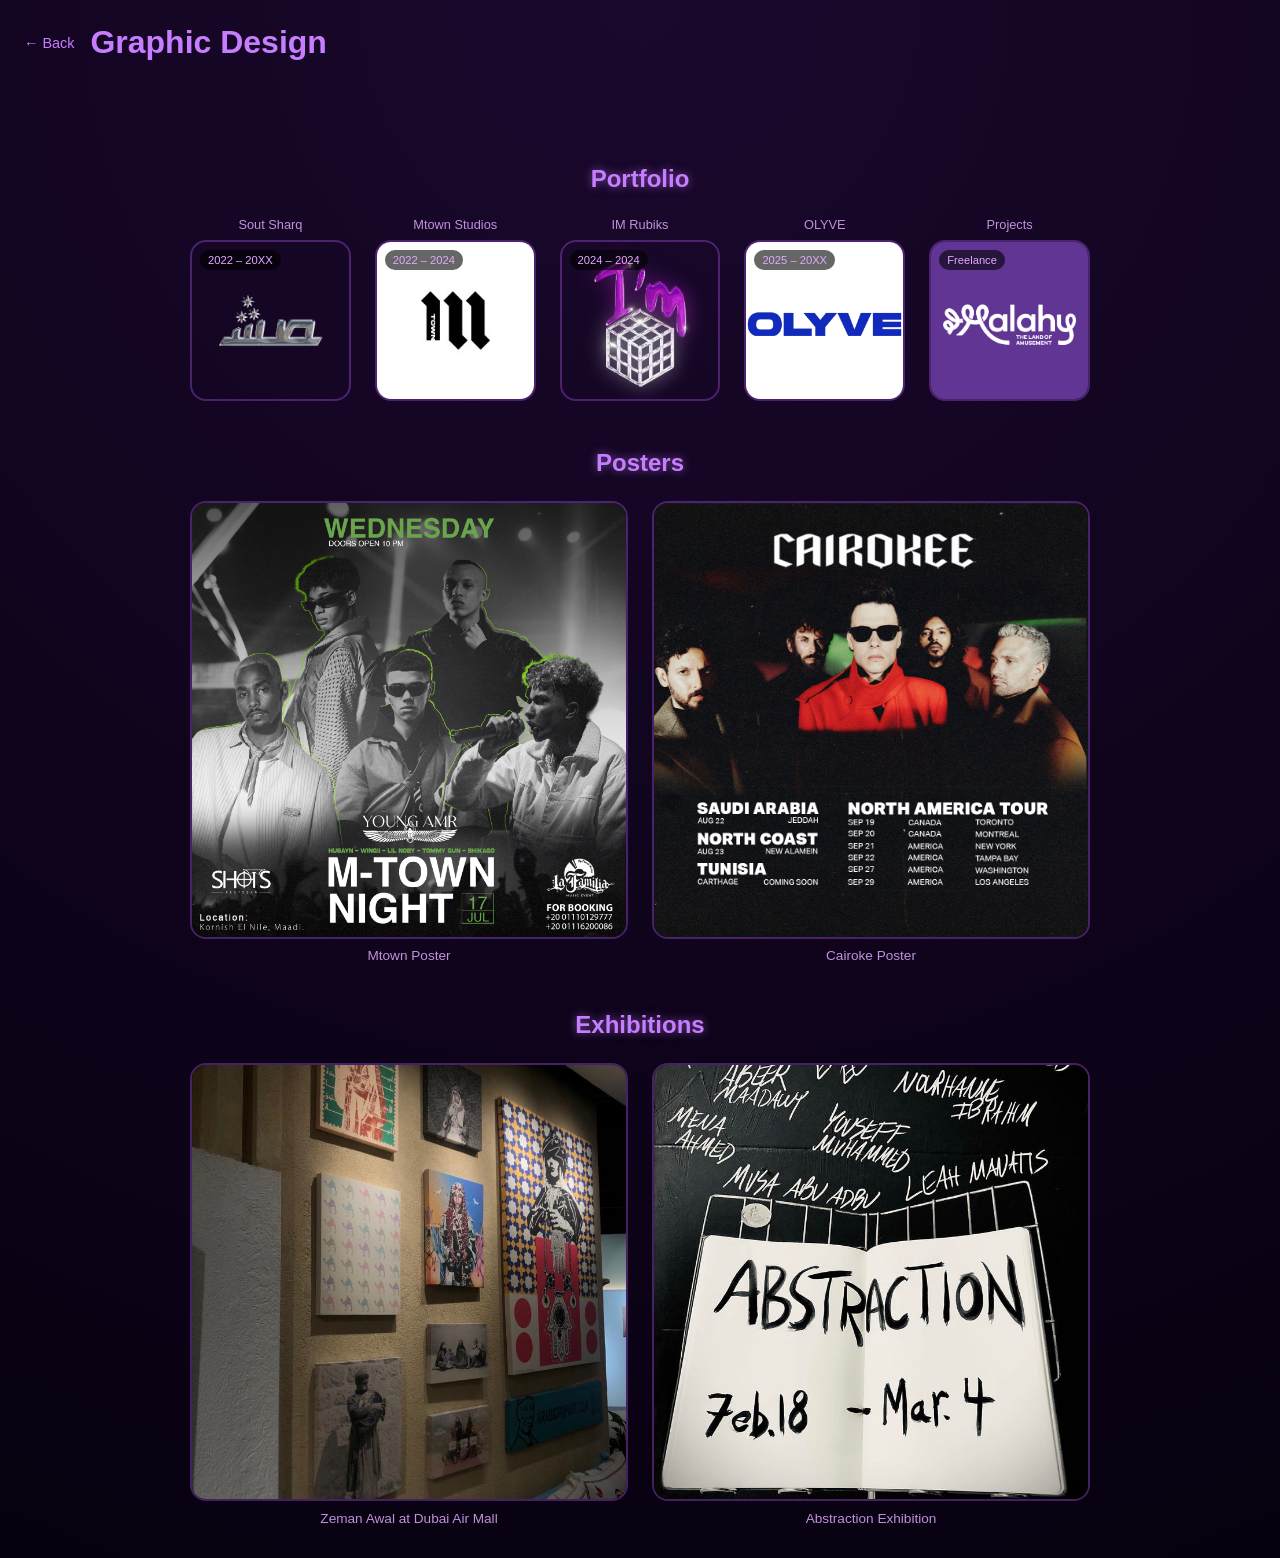
==== graphic-design/graphic_design.html @ 49a02d84 "first commit" ====
<!DOCTYPE html>
<html lang="en">
<head>
  <meta charset="UTF-8" />
  <meta name="viewport" content="width=device-width, initial-scale=1.0" />
  <title>Graphic Design | Youssef</title>

  <link rel="stylesheet" href="../css/graphic-design.css" />
</head>
<body>

  <!-- HEADER -->
  <header class="page-header">
    <a href="../index.html" class="back-btn">← Back</a>
    <h1>Graphic Design</h1>
  </header>

  <section class="portfolio">

    <!-- PORTFOLIO (UNCHANGED STRUCTURE + TEXT ABOVE) -->
    <h2 class="section-title">Portfolio</h2>

    <div class="portfolio-grid">
      <div class="card-wrapper">
        <p class="card-top-title">Sout Sharq</p>
        <div class="portfolio-card">
          <span class="duration">2022 – 20XX</span>
          <img src="../assets/soutsharq.png" alt="Sout Sharq">
        </div>
      </div>

      <div class="card-wrapper">
        <p class="card-top-title">Mtown Studios</p>
        <div class="portfolio-card">
          <span class="duration">2022 – 2024</span>
          <img src="../assets/mtownstudios.jpg" alt="Mtown Studios">
        </div>
      </div>

      <div class="card-wrapper">
        <p class="card-top-title">IM Rubiks</p>
        <div class="portfolio-card">
          <span class="duration">2024 – 2024</span>
          <img src="../assets/imrubiks.png" alt="IM Rubiks">
        </div>
      </div>

      <div class="card-wrapper">
        <p class="card-top-title">OLYVE</p>
        <div class="portfolio-card">
          <span class="duration">2025 – 20XX</span>
          <img src="../assets/olyve.jpg" alt="Olyve">
        </div>
      </div>

      <div class="card-wrapper">
        <p class="card-top-title">Projects
        </p>
        <div class="portfolio-card">
          <span class="duration">Freelance</span>
          <img src="../assets/elmalahy.jpg" alt="El Malahy">
        </div>
      </div>
    </div>

    <!-- POSTERS -->
    <h2 class="section-title">Posters</h2>

    <div class="portfolio-grid two">
      <div class="card-wrapper">
        <div class="portfolio-card">
          <img src="../assets/mtown_poster.jpg" alt="Mtown Poster">
        </div>
        <p class="card-title">Mtown Poster</p>
      </div>

      <div class="card-wrapper">
        <div class="portfolio-card">
          <img src="../assets/cairoke_poster.jpg" alt="Cairoke Poster">
        </div>
        <p class="card-title">Cairoke Poster</p>
      </div>
    </div>

    <!-- EXHIBITIONS -->
    <h2 class="section-title">Exhibitions</h2>

    <div class="portfolio-grid two">
      <div class="card-wrapper">
        <div class="portfolio-card">
          <img src="../assets/zeman awwal.JPG" alt="Exhibition 1">
        </div>
        <p class="card-title">Zeman Awal at Dubai Air Mall</p>
      </div>

      <div class="card-wrapper">
        <div class="portfolio-card">
          <img src="../assets/abstraction.jpg" alt="Exhibition 2">
        </div>
        <p class="card-title">Abstraction Exhibition</p>
      </div>
    </div>

  </section>

  <script src="../js/main.js"></script>
</body>
</html>
---- css/graphic-design.css ----
* {
  margin: 0;
  padding: 0;
  box-sizing: border-box;
  font-family: 'Poppins', sans-serif;
}

body {
  min-height: 100vh;
  background: radial-gradient(circle at top, #1a082d, #07010f);
  color: white;
}

/* HEADER */
.page-header {
  padding: 1.5rem;
  display: flex;
  align-items: center;
  gap: 1rem;
}

.page-header h1 {
  color: #c77dff;
}

.back-btn {
  text-decoration: none;
  color: #c77dff;
  font-size: 0.9rem;
}

/* SECTIONS */
.portfolio {
  padding: 2rem;
}

.section-title {
  text-align: center;
  color: #c77dff;
  margin: 3rem 0 1.5rem;
  text-shadow: 0 0 10px rgba(199, 125, 255, 0.6);
}

/* GRID */
.portfolio-grid {
  display: grid;
  grid-template-columns: repeat(auto-fit, minmax(160px, 1fr));
  gap: 1.5rem;
  max-width: 900px;
  margin: auto;
}

.portfolio-grid.two {
  grid-template-columns: repeat(2, 1fr);
}

/* CARD WRAPPER */
.card-wrapper {
  display: flex;
  flex-direction: column;
  align-items: center;
}

/* CARD */
.portfolio-card {
  width: 100%;
  aspect-ratio: 1 / 1;
  border-radius: 16px;
  overflow: hidden;
  position: relative;
  cursor: pointer;
  border: 2px solid rgba(157, 78, 221, 0.4);
  transition: transform 0.3s ease, box-shadow 0.3s ease;
}

.portfolio-card img {
  width: 100%;
  height: 100%;
  object-fit: cover;
}

.portfolio-card:hover {
  transform: translateY(-6px);
  box-shadow: 0 0 30px rgba(157, 78, 221, 0.8);
}

/* DURATION BADGE */
.duration {
  position: absolute;
  top: 8px;
  left: 8px;
  font-size: 0.7rem;
  background: rgba(0, 0, 0, 0.6);
  padding: 4px 8px;
  border-radius: 12px;
  color: #e0aaff;
  z-index: 2;
}

/* TEXT ABOVE PORTFOLIO CARD */
.card-top-title {
  margin-bottom: 0.5rem;
  font-size: 0.8rem;
  color: #e0aaff;
  opacity: 0.85;
  text-align: center;
}

/* TEXT UNDER CARD */
.card-title {
  margin-top: 0.6rem;
  font-size: 0.85rem;
  color: #e0aaff;
  opacity: 0.85;
  text-align: center;
}

/* MOBILE */
@media (max-width: 600px) {
  .portfolio-grid.two {
    grid-template-columns: 1fr;
  }

  .page-header {
    flex-direction: column;
    align-items: flex-start;
  }
}
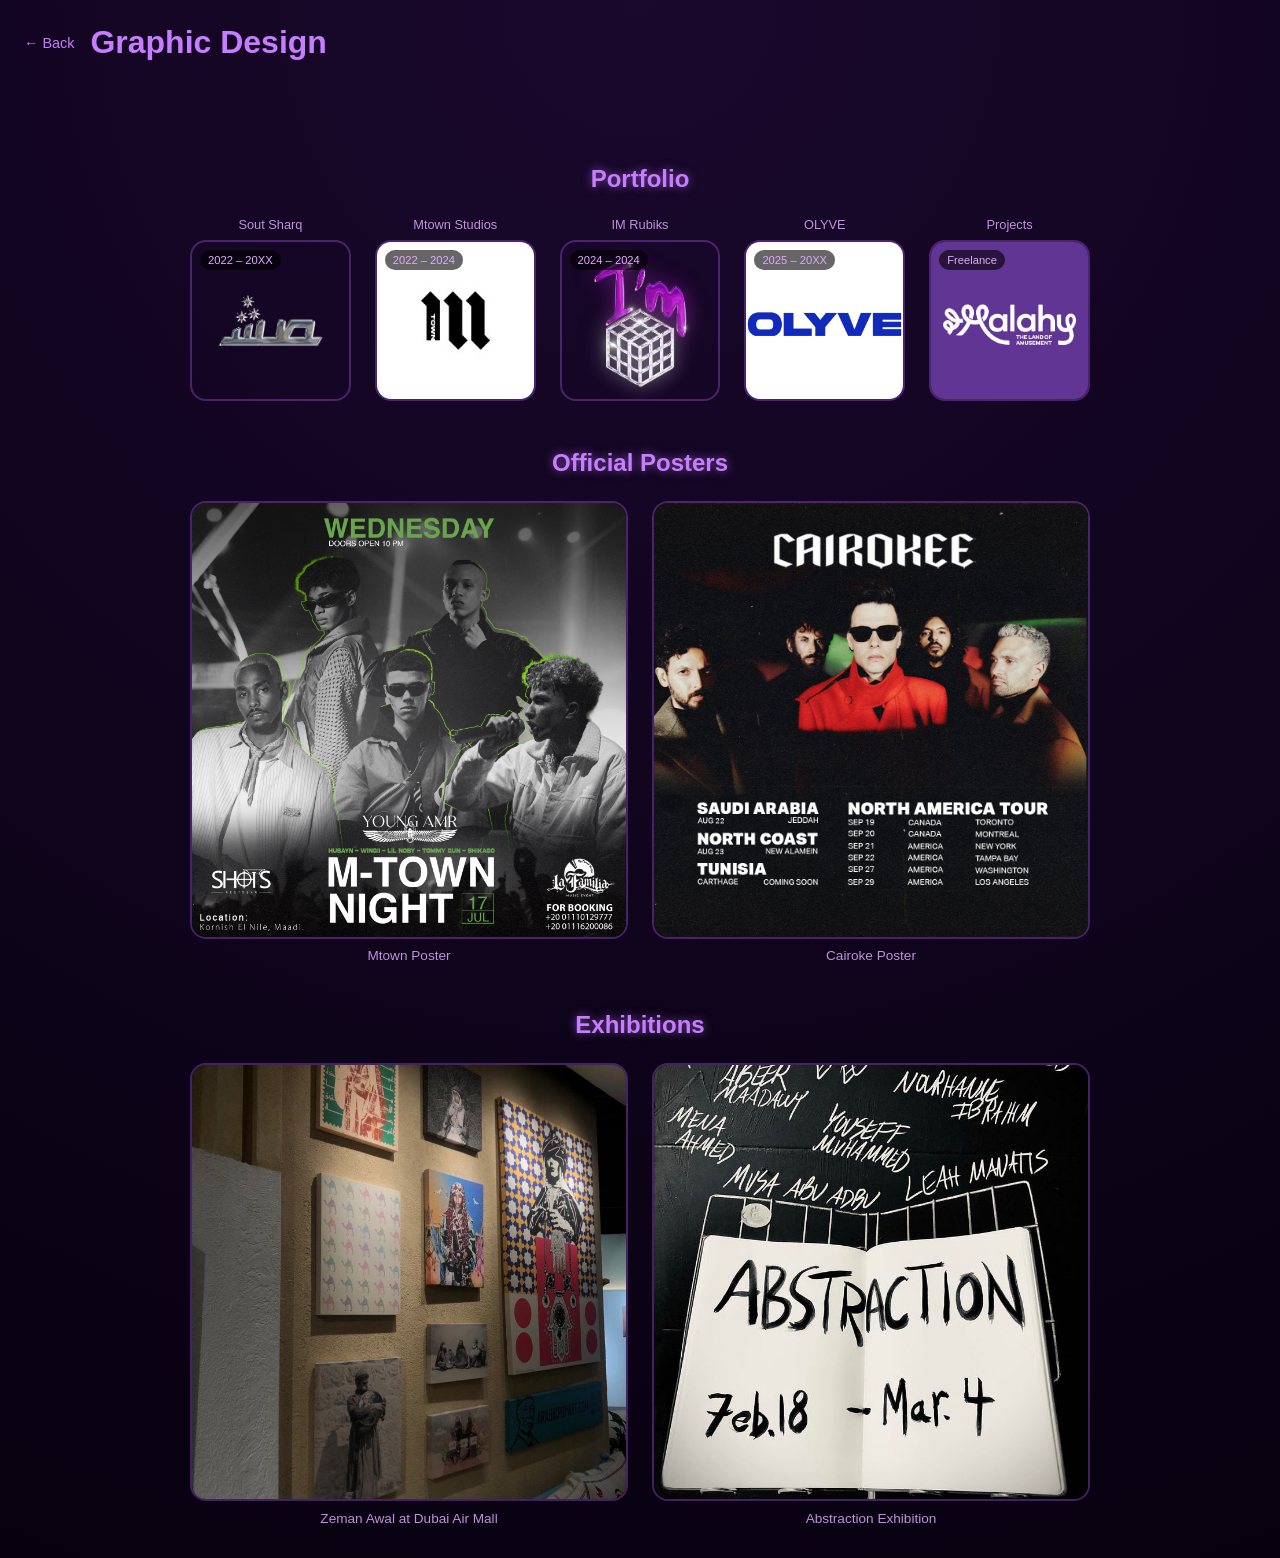
==== commit dd72be55: "new commit" ====
--- a/graphic-design/graphic_design.html
+++ b/graphic-design/graphic_design.html
@@ -64,7 +64,7 @@
     </div>
 
     <!-- POSTERS -->
-    <h2 class="section-title">Posters</h2>
+    <h2 class="section-title">Official Posters</h2>
 
     <div class="portfolio-grid two">
       <div class="card-wrapper">
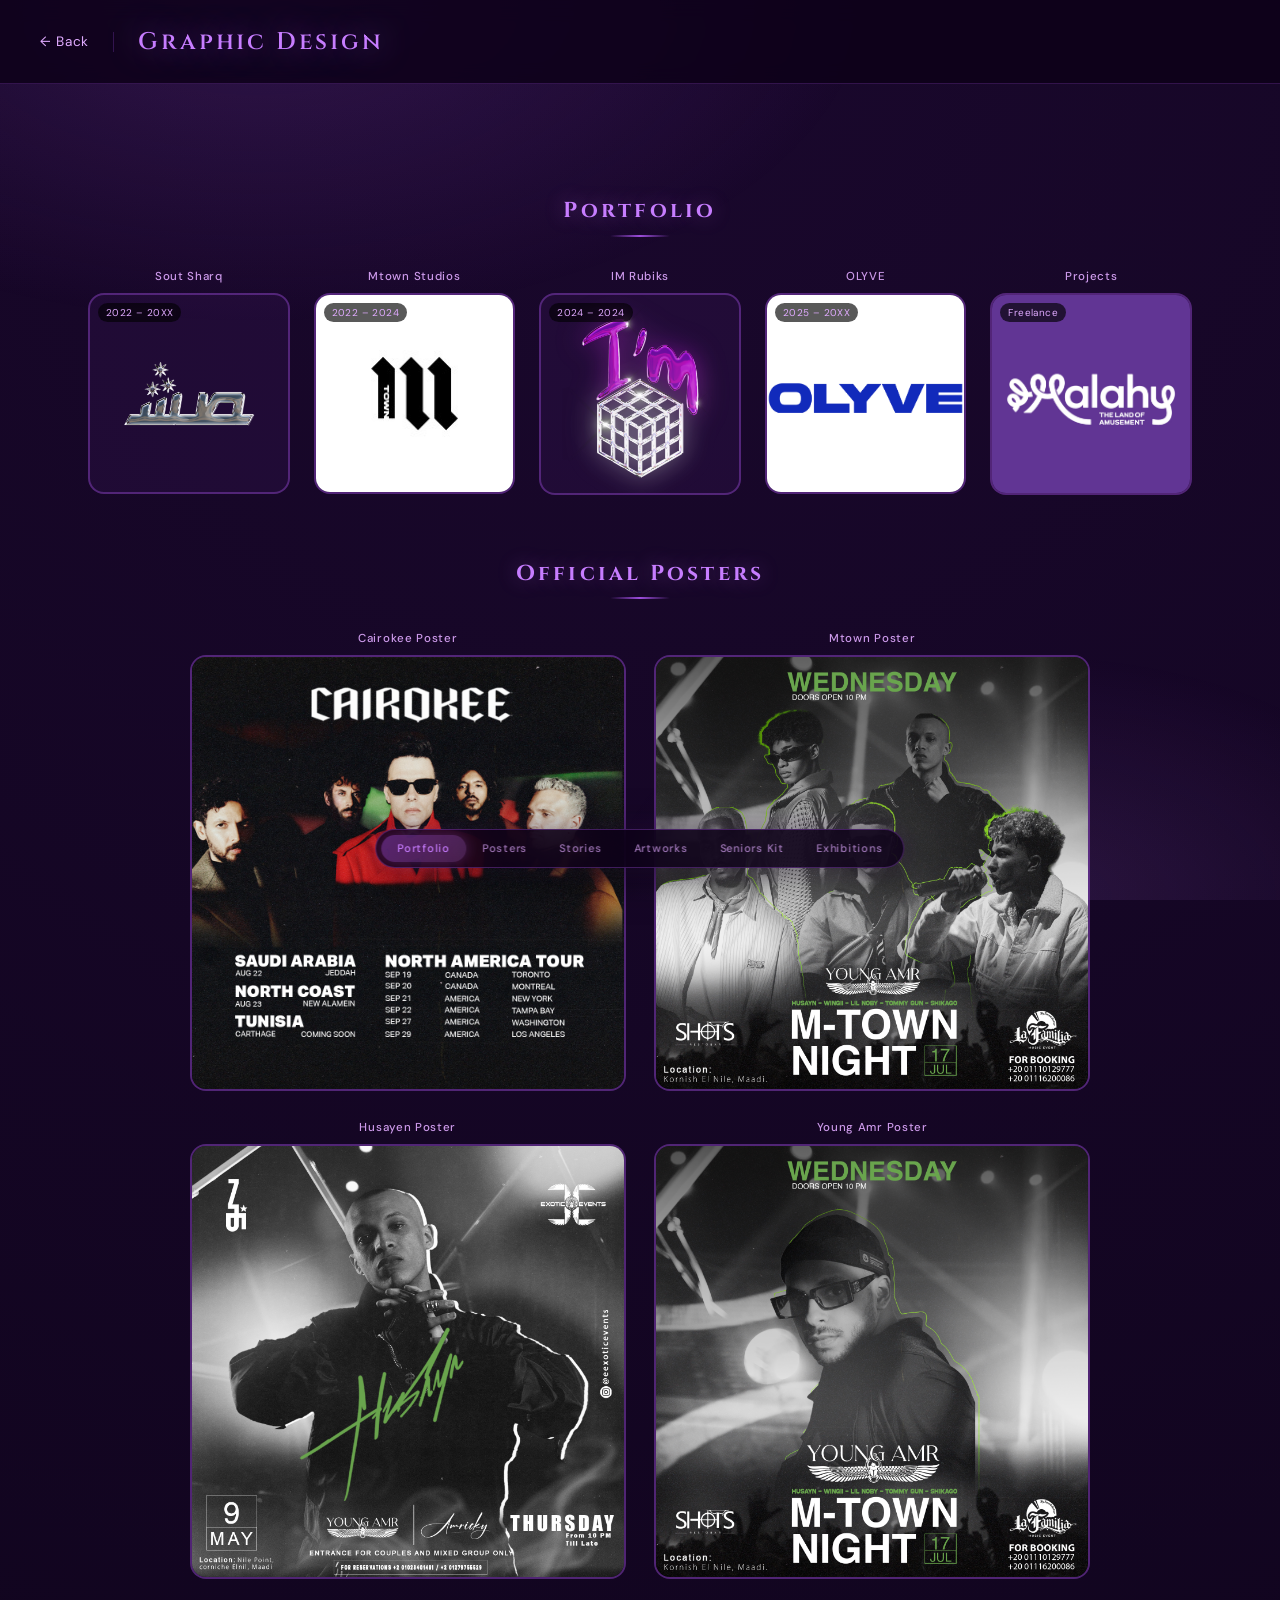
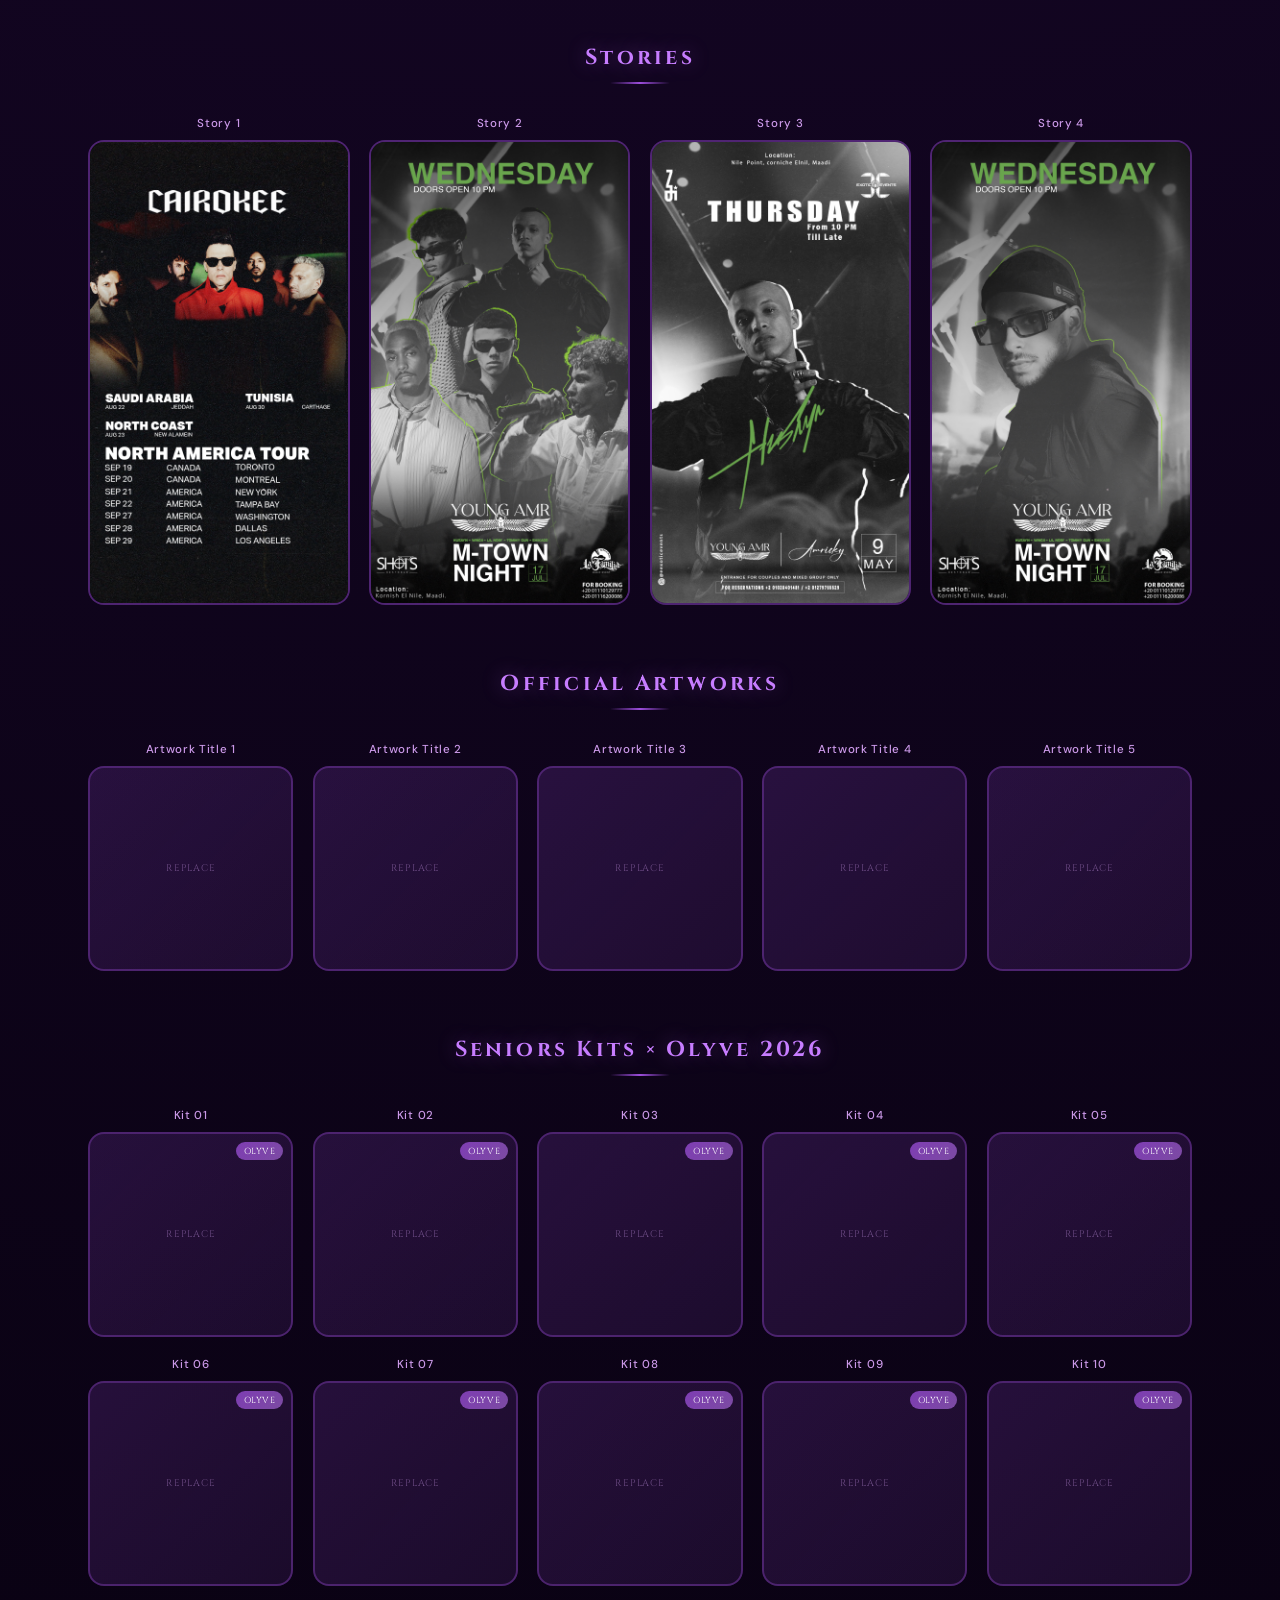
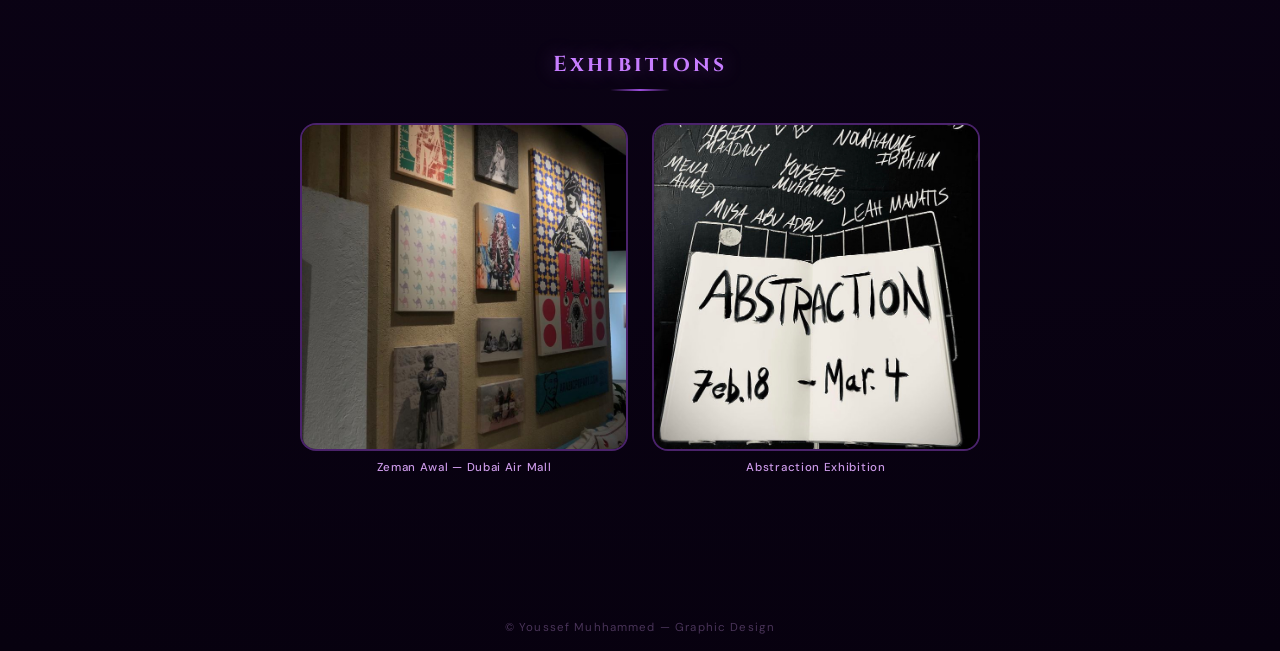
==== commit babcc622: "New changes" ====
--- a/graphic-design/graphic_design.html
+++ b/graphic-design/graphic_design.html
@@ -4,23 +4,35 @@
   <meta charset="UTF-8" />
   <meta name="viewport" content="width=device-width, initial-scale=1.0" />
   <title>Graphic Design | Youssef</title>
-
-  <link rel="stylesheet" href="../css/graphic-design.css" />
+  <link rel="preconnect" href="https://fonts.googleapis.com">
+  <link href="https://fonts.googleapis.com/css2?family=Cinzel:wght@400;600;700&family=DM+Sans:wght@300;400;500&display=swap" rel="stylesheet">
+  <link rel="stylesheet" href="../css/graphicdesign.css">
 </head>
 <body>
 
   <!-- HEADER -->
   <header class="page-header">
     <a href="../index.html" class="back-btn">← Back</a>
+    <div class="header-divider"></div>
     <h1>Graphic Design</h1>
   </header>
 
+  <!-- FLOATING NAV PILL -->
+  <nav class="section-nav" id="sectionNav">
+    <button class="nav-btn" onclick="goTo('portfolio')">Portfolio</button>
+    <button class="nav-btn" onclick="goTo('posters')">Posters</button>
+    <button class="nav-btn" onclick="goTo('stories')">Stories</button>
+    <button class="nav-btn" onclick="goTo('artworks')">Artworks</button>
+    <button class="nav-btn" onclick="goTo('seniors')">Seniors Kit</button>
+    <button class="nav-btn" onclick="goTo('exhibitions')">Exhibitions</button>
+  </nav>
+
   <section class="portfolio">
 
-    <!-- PORTFOLIO (UNCHANGED STRUCTURE + TEXT ABOVE) -->
-    <h2 class="section-title">Portfolio</h2>
-
+    <!-- PORTFOLIO -->
+    <h2 class="section-title" id="portfolio">Portfolio</h2>
     <div class="portfolio-grid">
+
       <div class="card-wrapper">
         <p class="card-top-title">Sout Sharq</p>
         <div class="portfolio-card">
@@ -54,55 +66,314 @@
       </div>
 
       <div class="card-wrapper">
-        <p class="card-top-title">Projects
-        </p>
+        <p class="card-top-title">Projects</p>
         <div class="portfolio-card">
           <span class="duration">Freelance</span>
           <img src="../assets/elmalahy.jpg" alt="El Malahy">
         </div>
       </div>
-    </div>
-
-    <!-- POSTERS -->
-    <h2 class="section-title">Official Posters</h2>
-
-    <div class="portfolio-grid two">
-      <div class="card-wrapper">
-        <div class="portfolio-card">
+
+    </div>
+
+    <!-- OFFICIAL POSTERS -->
+    <h2 class="section-title" id="posters">Official Posters</h2>
+    <div class="poster-grid">
+
+      <div class="card-wrapper">
+        <p class="card-top-title">Cairokee Poster</p>
+        <div class="poster-card" onclick="openLightbox(this)">
+          <img src="../assets/cairoke_poster.jpg" alt="Cairokee Poster">
+        </div>
+      </div>
+
+      <div class="card-wrapper">
+        <p class="card-top-title">Mtown Poster</p>
+        <div class="poster-card" onclick="openLightbox(this)">
           <img src="../assets/mtown_poster.jpg" alt="Mtown Poster">
         </div>
-        <p class="card-title">Mtown Poster</p>
-      </div>
-
-      <div class="card-wrapper">
-        <div class="portfolio-card">
-          <img src="../assets/cairoke_poster.jpg" alt="Cairoke Poster">
-        </div>
-        <p class="card-title">Cairoke Poster</p>
-      </div>
+      </div>
+
+      <div class="card-wrapper">
+        <p class="card-top-title">Husayen Poster</p>
+        <div class="poster-card" onclick="openLightbox(this)">
+          <img src="../assets/Husayen poster.jpg" alt="Husayen Poster">
+        </div>
+      </div>
+
+      <div class="card-wrapper">
+        <p class="card-top-title">Young Amr Poster</p>
+        <div class="poster-card" onclick="openLightbox(this)">
+          <img src="../assets/young amr poster.jpg" alt="Young Amr Poster">
+        </div>
+      </div>
+
+    </div>
+
+    <!-- STORIES 1080×1920 portrait -->
+    <h2 class="section-title" id="stories">Stories</h2>
+    <div class="stories-grid">
+
+      <!-- To add an image: replace the <div class="story-placeholder">…</div>
+           inside any story-card with: <img src="../assets/YOUR-FILE.jpg" alt="Story 1"> -->
+
+      <div class="card-wrapper">
+        <p class="card-top-title">Story 1</p>
+        <div class="story-card" onclick="openLightbox(this)">
+          <img src="../assets/stories/cairoke story.png" alt="Story 1">
+          <div class="story-placeholder">
+            <svg width="26" height="26" viewBox="0 0 24 24" fill="none" stroke="#c77dff" stroke-width="1.5">
+              <rect x="3" y="3" width="18" height="18" rx="2"/>
+              <circle cx="8.5" cy="8.5" r="1.5"/>
+              <polyline points="21 15 16 10 5 21"/>
+            </svg>
+            <span>1080 × 1920</span>
+          </div>
+        </div>
+      </div>
+
+      <div class="card-wrapper">
+        <p class="card-top-title">Story 2</p>
+        <div class="story-card" onclick="openLightbox(this)">
+          <img src="../assets/stories/story poster.jpg" alt="Story 2">
+          <div class="story-placeholder">
+            <svg width="26" height="26" viewBox="0 0 24 24" fill="none" stroke="#c77dff" stroke-width="1.5">
+              <rect x="3" y="3" width="18" height="18" rx="2"/>
+              <circle cx="8.5" cy="8.5" r="1.5"/>
+              <polyline points="21 15 16 10 5 21"/>
+            </svg>
+            <span>1080 × 1920</span>
+          </div>
+        </div>
+      </div>
+
+      <div class="card-wrapper">
+        <p class="card-top-title">Story 3</p>
+        <div class="story-card" onclick="openLightbox(this)">
+          <img src="../assets/stories/husayen story.jpg" alt="Story 3">
+          <div class="story-placeholder">
+            <svg width="26" height="26" viewBox="0 0 24 24" fill="none" stroke="#c77dff" stroke-width="1.5">
+              <rect x="3" y="3" width="18" height="18" rx="2"/>
+              <circle cx="8.5" cy="8.5" r="1.5"/>
+              <polyline points="21 15 16 10 5 21"/>
+            </svg>
+            <span>1080 × 1920</span>
+          </div>
+        </div>
+      </div>
+
+      <div class="card-wrapper">
+        <p class="card-top-title">Story 4</p>
+        <div class="story-card" onclick="openLightbox(this)">
+          <img src="../assets/stories/young amr story.jpg" alt="Story 4">
+          <div class="story-placeholder">
+            <svg width="26" height="26" viewBox="0 0 24 24" fill="none" stroke="#c77dff" stroke-width="1.5">
+              <rect x="3" y="3" width="18" height="18" rx="2"/>
+              <circle cx="8.5" cy="8.5" r="1.5"/>
+              <polyline points="21 15 16 10 5 21"/>
+            </svg>
+            <span>1080 × 1920</span>
+          </div>
+        </div>
+      </div>
+
+    </div>
+
+    <!-- OFFICIAL ARTWORKS -->
+    <h2 class="section-title" id="artworks">Official Artworks</h2>
+    <div class="artworks-grid">
+
+      <div class="card-wrapper">
+        <p class="card-top-title">Artwork Title 1</p>
+        <div class="artwork-card" onclick="openLightbox(this)">
+          <div class="img-placeholder"><span>REPLACE</span></div>
+        </div>
+      </div>
+
+      <div class="card-wrapper">
+        <p class="card-top-title">Artwork Title 2</p>
+        <div class="artwork-card" onclick="openLightbox(this)">
+          <div class="img-placeholder"><span>REPLACE</span></div>
+        </div>
+      </div>
+
+      <div class="card-wrapper">
+        <p class="card-top-title">Artwork Title 3</p>
+        <div class="artwork-card" onclick="openLightbox(this)">
+          <div class="img-placeholder"><span>REPLACE</span></div>
+        </div>
+      </div>
+
+      <div class="card-wrapper">
+        <p class="card-top-title">Artwork Title 4</p>
+        <div class="artwork-card" onclick="openLightbox(this)">
+          <div class="img-placeholder"><span>REPLACE</span></div>
+        </div>
+      </div>
+
+      <div class="card-wrapper">
+        <p class="card-top-title">Artwork Title 5</p>
+        <div class="artwork-card" onclick="openLightbox(this)">
+          <div class="img-placeholder"><span>REPLACE</span></div>
+        </div>
+      </div>
+
+    </div>
+
+    <!-- SENIORS KITS x OLYVE 2026 -->
+    <h2 class="section-title" id="seniors">Seniors Kits × Olyve 2026</h2>
+    <div class="seniors-grid">
+
+      <div class="card-wrapper">
+        <p class="card-top-title">Kit 01</p>
+        <div class="seniors-card" onclick="openLightbox(this)">
+          <span class="seniors-badge">OLYVE</span>
+          <div class="img-placeholder"><span>REPLACE</span></div>
+        </div>
+      </div>
+
+      <div class="card-wrapper">
+        <p class="card-top-title">Kit 02</p>
+        <div class="seniors-card" onclick="openLightbox(this)">
+          <span class="seniors-badge">OLYVE</span>
+          <div class="img-placeholder"><span>REPLACE</span></div>
+        </div>
+      </div>
+
+      <div class="card-wrapper">
+        <p class="card-top-title">Kit 03</p>
+        <div class="seniors-card" onclick="openLightbox(this)">
+          <span class="seniors-badge">OLYVE</span>
+          <div class="img-placeholder"><span>REPLACE</span></div>
+        </div>
+      </div>
+
+      <div class="card-wrapper">
+        <p class="card-top-title">Kit 04</p>
+        <div class="seniors-card" onclick="openLightbox(this)">
+          <span class="seniors-badge">OLYVE</span>
+          <div class="img-placeholder"><span>REPLACE</span></div>
+        </div>
+      </div>
+
+      <div class="card-wrapper">
+        <p class="card-top-title">Kit 05</p>
+        <div class="seniors-card" onclick="openLightbox(this)">
+          <span class="seniors-badge">OLYVE</span>
+          <div class="img-placeholder"><span>REPLACE</span></div>
+        </div>
+      </div>
+
+      <div class="card-wrapper">
+        <p class="card-top-title">Kit 06</p>
+        <div class="seniors-card" onclick="openLightbox(this)">
+          <span class="seniors-badge">OLYVE</span>
+          <div class="img-placeholder"><span>REPLACE</span></div>
+        </div>
+      </div>
+
+      <div class="card-wrapper">
+        <p class="card-top-title">Kit 07</p>
+        <div class="seniors-card" onclick="openLightbox(this)">
+          <span class="seniors-badge">OLYVE</span>
+          <div class="img-placeholder"><span>REPLACE</span></div>
+        </div>
+      </div>
+
+      <div class="card-wrapper">
+        <p class="card-top-title">Kit 08</p>
+        <div class="seniors-card" onclick="openLightbox(this)">
+          <span class="seniors-badge">OLYVE</span>
+          <div class="img-placeholder"><span>REPLACE</span></div>
+        </div>
+      </div>
+
+      <div class="card-wrapper">
+        <p class="card-top-title">Kit 09</p>
+        <div class="seniors-card" onclick="openLightbox(this)">
+          <span class="seniors-badge">OLYVE</span>
+          <div class="img-placeholder"><span>REPLACE</span></div>
+        </div>
+      </div>
+
+      <div class="card-wrapper">
+        <p class="card-top-title">Kit 10</p>
+        <div class="seniors-card" onclick="openLightbox(this)">
+          <span class="seniors-badge">OLYVE</span>
+          <div class="img-placeholder"><span>REPLACE</span></div>
+        </div>
+      </div>
+
     </div>
 
     <!-- EXHIBITIONS -->
-    <h2 class="section-title">Exhibitions</h2>
-
-    <div class="portfolio-grid two">
-      <div class="card-wrapper">
-        <div class="portfolio-card">
+    <h2 class="section-title" id="exhibitions">Exhibitions</h2>
+    <div class="exhibitions-grid">
+
+      <div class="card-wrapper">
+        <div class="portfolio-card" onclick="openLightbox(this)">
           <img src="../assets/zeman awwal.JPG" alt="Exhibition 1">
         </div>
-        <p class="card-title">Zeman Awal at Dubai Air Mall</p>
-      </div>
-
-      <div class="card-wrapper">
-        <div class="portfolio-card">
+        <p class="card-title">Zeman Awal — Dubai Air Mall</p>
+      </div>
+
+      <div class="card-wrapper">
+        <div class="portfolio-card" onclick="openLightbox(this)">
           <img src="../assets/abstraction.jpg" alt="Exhibition 2">
         </div>
         <p class="card-title">Abstraction Exhibition</p>
       </div>
+
     </div>
 
   </section>
 
-  <script src="../js/main.js"></script>
+  <footer>© Youssef Muhhammed — Graphic Design</footer>
+
+  <!-- LIGHTBOX -->
+  <div class="lightbox" id="lightbox">
+    <button class="lightbox-close" onclick="closeLightbox()">×</button>
+    <img id="lightbox-img" src="" alt="">
+  </div>
+
+  <script>
+    /* LIGHTBOX */
+    function openLightbox(card) {
+      const img = card.querySelector('img');
+      if (!img) return;
+      document.getElementById('lightbox-img').src = img.src;
+      document.getElementById('lightbox').classList.add('active');
+      document.body.style.overflow = 'hidden';
+    }
+    function closeLightbox() {
+      document.getElementById('lightbox').classList.remove('active');
+      document.body.style.overflow = '';
+    }
+    document.getElementById('lightbox').addEventListener('click', function(e) {
+      if (e.target === this) closeLightbox();
+    });
+    document.addEventListener('keydown', e => { if (e.key === 'Escape') closeLightbox(); });
+
+    /* SMOOTH SCROLL NAV */
+    function goTo(id) {
+      document.getElementById(id).scrollIntoView({ behavior: 'smooth', block: 'start' });
+    }
+
+    /* ACTIVE NAV HIGHLIGHT */
+    const sections = ['portfolio','posters','stories','artworks','seniors','exhibitions'];
+    const navBtns  = document.querySelectorAll('.nav-btn');
+
+    function updateNav() {
+      let current = sections[0];
+      sections.forEach(id => {
+        const el = document.getElementById(id);
+        if (el && window.scrollY >= el.offsetTop - 180) current = id;
+      });
+      navBtns.forEach((btn, i) => btn.classList.toggle('active', sections[i] === current));
+    }
+
+    window.addEventListener('scroll', updateNav, { passive: true });
+    updateNav();
+  </script>
+
 </body>
-</html>
+</html>
--- a/css/graphicdesign.css
+++ b/css/graphicdesign.css
@@ -0,0 +1,349 @@
+:root {
+  --purple-deep: #0d0118;
+  --purple-mid: #1a082d;
+  --purple-glow: #9d4edd;
+  --purple-light: #c77dff;
+  --purple-pale: #e0aaff;
+  --accent: #ff6fff;
+  --white: #ffffff;
+  --card-bg: rgba(157, 78, 221, 0.07);
+  --border: rgba(157, 78, 221, 0.25);
+  --radius: 14px;
+}
+
+* { margin: 0; padding: 0; box-sizing: border-box; }
+html { scroll-behavior: smooth; }
+
+body {
+  font-family: 'DM Sans', sans-serif;
+  background: radial-gradient(circle at top, #1a082d, #07010f);
+  color: var(--white);
+  min-height: 100vh;
+  overflow-x: hidden;
+}
+
+body::before {
+  content: '';
+  position: fixed;
+  inset: 0;
+  background:
+    radial-gradient(ellipse 80% 60% at 20% 0%, rgba(157,78,221,0.18) 0%, transparent 60%),
+    radial-gradient(ellipse 60% 50% at 80% 100%, rgba(199,125,255,0.12) 0%, transparent 55%);
+  z-index: 0;
+  pointer-events: none;
+}
+body > * { position: relative; z-index: 1; }
+
+/* ── HEADER ── */
+.page-header {
+  padding: 1.6rem 2.5rem;
+  display: flex;
+  align-items: center;
+  gap: 1.5rem;
+  border-bottom: 1px solid var(--border);
+  backdrop-filter: blur(10px);
+  position: sticky;
+  top: 0;
+  z-index: 200;
+  background: rgba(13,1,24,0.82);
+}
+
+.back-btn {
+  text-decoration: none;
+  color: var(--purple-pale);
+  font-size: 0.85rem;
+  letter-spacing: 0.05em;
+  transition: color 0.2s;
+  white-space: nowrap;
+}
+.back-btn:hover { color: var(--accent); }
+
+.header-divider { width: 1px; height: 20px; background: var(--border); }
+
+.page-header h1 {
+  font-family: 'Cinzel', serif;
+  font-size: clamp(1rem, 3vw, 1.5rem);
+  font-weight: 600;
+  color: var(--purple-light);
+  letter-spacing: 0.12em;
+  text-shadow: 0 0 30px rgba(199,125,255,0.5);
+}
+
+/* ── FLOATING NAV PILL ── */
+.section-nav {
+  position: fixed;
+  bottom: 2rem;
+  left: 50%;
+  transform: translateX(-50%);
+  z-index: 300;
+  display: flex;
+  align-items: center;
+  background: rgba(13,1,24,0.88);
+  backdrop-filter: blur(18px);
+  border: 1px solid rgba(157,78,221,0.35);
+  border-radius: 50px;
+  padding: 5px;
+  box-shadow: 0 8px 40px rgba(0,0,0,0.5), 0 0 24px rgba(157,78,221,0.12);
+}
+
+.nav-btn {
+  background: none;
+  border: none;
+  color: var(--purple-pale);
+  font-family: 'DM Sans', sans-serif;
+  font-size: 0.68rem;
+  font-weight: 500;
+  letter-spacing: 0.07em;
+  padding: 0.42rem 1rem;
+  border-radius: 40px;
+  cursor: pointer;
+  white-space: nowrap;
+  transition: background 0.22s, color 0.22s, box-shadow 0.22s;
+  opacity: 0.7;
+}
+
+.nav-btn:hover {
+  background: rgba(157,78,221,0.2);
+  color: var(--white);
+  opacity: 1;
+}
+
+.nav-btn.active {
+  background: linear-gradient(135deg, rgba(157,78,221,0.45), rgba(199,125,255,0.22));
+  color: var(--purple-light);
+  opacity: 1;
+  box-shadow: 0 0 14px rgba(157,78,221,0.3);
+}
+
+/* ── MAIN ── */
+.portfolio {
+  padding: clamp(1.5rem, 4vw, 3rem) clamp(1rem, 4vw, 3rem);
+  max-width: 1200px;
+  margin: auto;
+  padding-bottom: 7rem;
+}
+
+/* ── SECTION TITLES ── */
+.section-title {
+  font-family: 'Cinzel', serif;
+  font-size: clamp(0.95rem, 2.5vw, 1.35rem);
+  letter-spacing: 0.15em;
+  color: var(--purple-light);
+  text-align: center;
+  margin: 4rem 0 2rem;
+  text-shadow: 0 0 20px rgba(199,125,255,0.4);
+  scroll-margin-top: 90px;
+}
+
+.section-title::after {
+  content: '';
+  display: block;
+  width: 60px;
+  height: 2px;
+  background: linear-gradient(90deg, transparent, var(--purple-glow), transparent);
+  margin: 0.6rem auto 0;
+  border-radius: 2px;
+}
+
+/* ── GRIDS ── */
+.portfolio-grid   { display: grid; grid-template-columns: repeat(auto-fit, minmax(150px, 1fr)); gap: 1.5rem; }
+.poster-grid      { display: grid; grid-template-columns: repeat(2, 1fr); gap: 1.8rem; max-width: 900px; margin: auto; }
+.stories-grid     { display: grid; grid-template-columns: repeat(4, 1fr); gap: 1.2rem; }
+.artworks-grid    { display: grid; grid-template-columns: repeat(5, 1fr); gap: 1.2rem; }
+.seniors-grid     { display: grid; grid-template-columns: repeat(5, 1fr); gap: 1.2rem; }
+.exhibitions-grid { display: grid; grid-template-columns: repeat(2, 1fr); gap: 1.5rem; max-width: 680px; margin: auto; }
+
+/* ── CARD WRAPPER ── */
+.card-wrapper {
+  display: flex;
+  flex-direction: column;
+  align-items: center;
+}
+
+.card-top-title, .card-title {
+  font-size: 0.72rem;
+  font-weight: 500;
+  color: var(--purple-pale);
+  letter-spacing: 0.06em;
+  text-align: center;
+  opacity: 0.9;
+  line-height: 1.4;
+}
+
+.card-top-title { margin-bottom: 0.5rem; }
+.card-title     { margin-top: 0.6rem; }
+
+/* ── SHARED CARD BASE ── */
+.portfolio-card,
+.poster-card,
+.story-card,
+.artwork-card,
+.seniors-card {
+  width: 100%;
+  border-radius: 16px;
+  overflow: hidden;
+  border: 2px solid rgba(157, 78, 221, 0.4);
+  background: var(--card-bg);
+  cursor: pointer;
+  position: relative;
+  transition: transform 0.3s ease, box-shadow 0.3s ease;
+}
+
+/* ── ASPECT RATIOS ── */
+.portfolio-card { aspect-ratio: 1 / 1; }
+.poster-card    { aspect-ratio: 1 / 1; }
+.story-card     { aspect-ratio: 9 / 16; }
+.artwork-card   { aspect-ratio: 1 / 1; }
+.seniors-card   { aspect-ratio: 1 / 1; }
+
+/* ── HOVER ── */
+.portfolio-card:hover,
+.poster-card:hover,
+.story-card:hover,
+.artwork-card:hover,
+.seniors-card:hover {
+  transform: translateY(-6px);
+  box-shadow: 0 0 30px rgba(157, 78, 221, 0.8);
+}
+
+/* ── IMAGES ── */
+.portfolio-card img,
+.poster-card img,
+.story-card img,
+.artwork-card img,
+.seniors-card img {
+  width: 100%;
+  height: 100%;
+  object-fit: cover;
+  display: block;
+}
+
+/* ── DURATION BADGE ── */
+.duration {
+  position: absolute;
+  top: 8px; left: 8px;
+  font-size: 0.62rem;
+  background: rgba(0,0,0,0.65);
+  backdrop-filter: blur(4px);
+  padding: 3px 8px;
+  border-radius: 20px;
+  color: var(--purple-pale);
+  z-index: 2;
+  letter-spacing: 0.04em;
+}
+
+/* ── OLYVE BADGE ── */
+.seniors-badge {
+  position: absolute;
+  top: 8px; right: 8px;
+  font-size: 0.55rem;
+  font-family: 'Cinzel', serif;
+  letter-spacing: 0.06em;
+  background: linear-gradient(135deg, rgba(157,78,221,0.75), rgba(199,125,255,0.55));
+  color: white;
+  padding: 3px 8px;
+  border-radius: 20px;
+  z-index: 2;
+}
+
+/* ── PLACEHOLDERS ── */
+.img-placeholder, .story-placeholder {
+  width: 100%; height: 100%;
+  background: linear-gradient(135deg, rgba(157,78,221,0.12), rgba(199,125,255,0.04));
+  display: flex;
+  flex-direction: column;
+  align-items: center;
+  justify-content: center;
+  gap: 0.5rem;
+}
+
+.img-placeholder span, .story-placeholder span {
+  font-size: 0.6rem;
+  color: var(--purple-pale);
+  opacity: 0.4;
+  letter-spacing: 0.08em;
+  font-family: 'Cinzel', serif;
+  text-align: center;
+  padding: 0 0.5rem;
+}
+.story-placeholder svg { opacity: 0.3; }
+
+/* ── LIGHTBOX ── */
+.lightbox {
+  display: none;
+  position: fixed;
+  inset: 0;
+  background: rgba(7,1,15,0.93);
+  backdrop-filter: blur(14px);
+  z-index: 999;
+  align-items: center;
+  justify-content: center;
+  padding: 1.5rem;
+}
+.lightbox.active { display: flex; }
+
+.lightbox img {
+  max-width: 90vw;
+  max-height: 88vh;
+  border-radius: 12px;
+  box-shadow: 0 0 80px rgba(157,78,221,0.4);
+  object-fit: contain;
+}
+
+.lightbox-close {
+  position: absolute;
+  top: 1.2rem; right: 1.5rem;
+  font-size: 2.2rem;
+  color: var(--purple-pale);
+  cursor: pointer;
+  background: none;
+  border: none;
+  line-height: 1;
+  transition: color 0.2s;
+}
+.lightbox-close:hover { color: var(--accent); }
+
+/* ── FOOTER ── */
+footer {
+  text-align: center;
+  padding: 2rem 1rem 1rem;
+  color: var(--purple-pale);
+  font-size: 0.72rem;
+  opacity: 0.3;
+  letter-spacing: 0.1em;
+}
+
+/* ── FADE IN ── */
+@keyframes fadeUp {
+  from { opacity: 0; transform: translateY(22px); }
+  to   { opacity: 1; transform: translateY(0); }
+}
+.card-wrapper { animation: fadeUp 0.5s ease both; }
+.portfolio-grid .card-wrapper:nth-child(1) { animation-delay: 0.05s; }
+.portfolio-grid .card-wrapper:nth-child(2) { animation-delay: 0.10s; }
+.portfolio-grid .card-wrapper:nth-child(3) { animation-delay: 0.15s; }
+.portfolio-grid .card-wrapper:nth-child(4) { animation-delay: 0.20s; }
+.portfolio-grid .card-wrapper:nth-child(5) { animation-delay: 0.25s; }
+
+/* ── RESPONSIVE ── */
+@media (max-width: 900px) {
+  .poster-grid      { grid-template-columns: repeat(2, 1fr); }
+  .stories-grid     { grid-template-columns: repeat(2, 1fr); }
+  .artworks-grid    { grid-template-columns: repeat(3, 1fr); }
+  .seniors-grid     { grid-template-columns: repeat(3, 1fr); }
+  .nav-btn          { font-size: 0.62rem; padding: 0.4rem 0.75rem; }
+}
+
+@media (max-width: 600px) {
+  .page-header      { padding: 1.1rem 1.2rem; gap: 0.8rem; }
+  .portfolio        { padding: 1rem 1rem 7rem; }
+  .portfolio-grid   { grid-template-columns: repeat(2, 1fr); gap: 1rem; }
+  .poster-grid      { grid-template-columns: 1fr; max-width: 340px; gap: 1rem; }
+  .stories-grid     { grid-template-columns: repeat(2, 1fr); gap: 0.8rem; }
+  .artworks-grid    { grid-template-columns: repeat(2, 1fr); gap: 0.8rem; }
+  .seniors-grid     { grid-template-columns: repeat(2, 1fr); gap: 0.8rem; }
+  .exhibitions-grid { grid-template-columns: 1fr; max-width: 320px; }
+  .section-title    { margin: 2.5rem 0 1.3rem; }
+  .section-nav      { bottom: 1rem; padding: 4px; }
+  .nav-btn          { font-size: 0.56rem; padding: 0.35rem 0.55rem; }
+}
